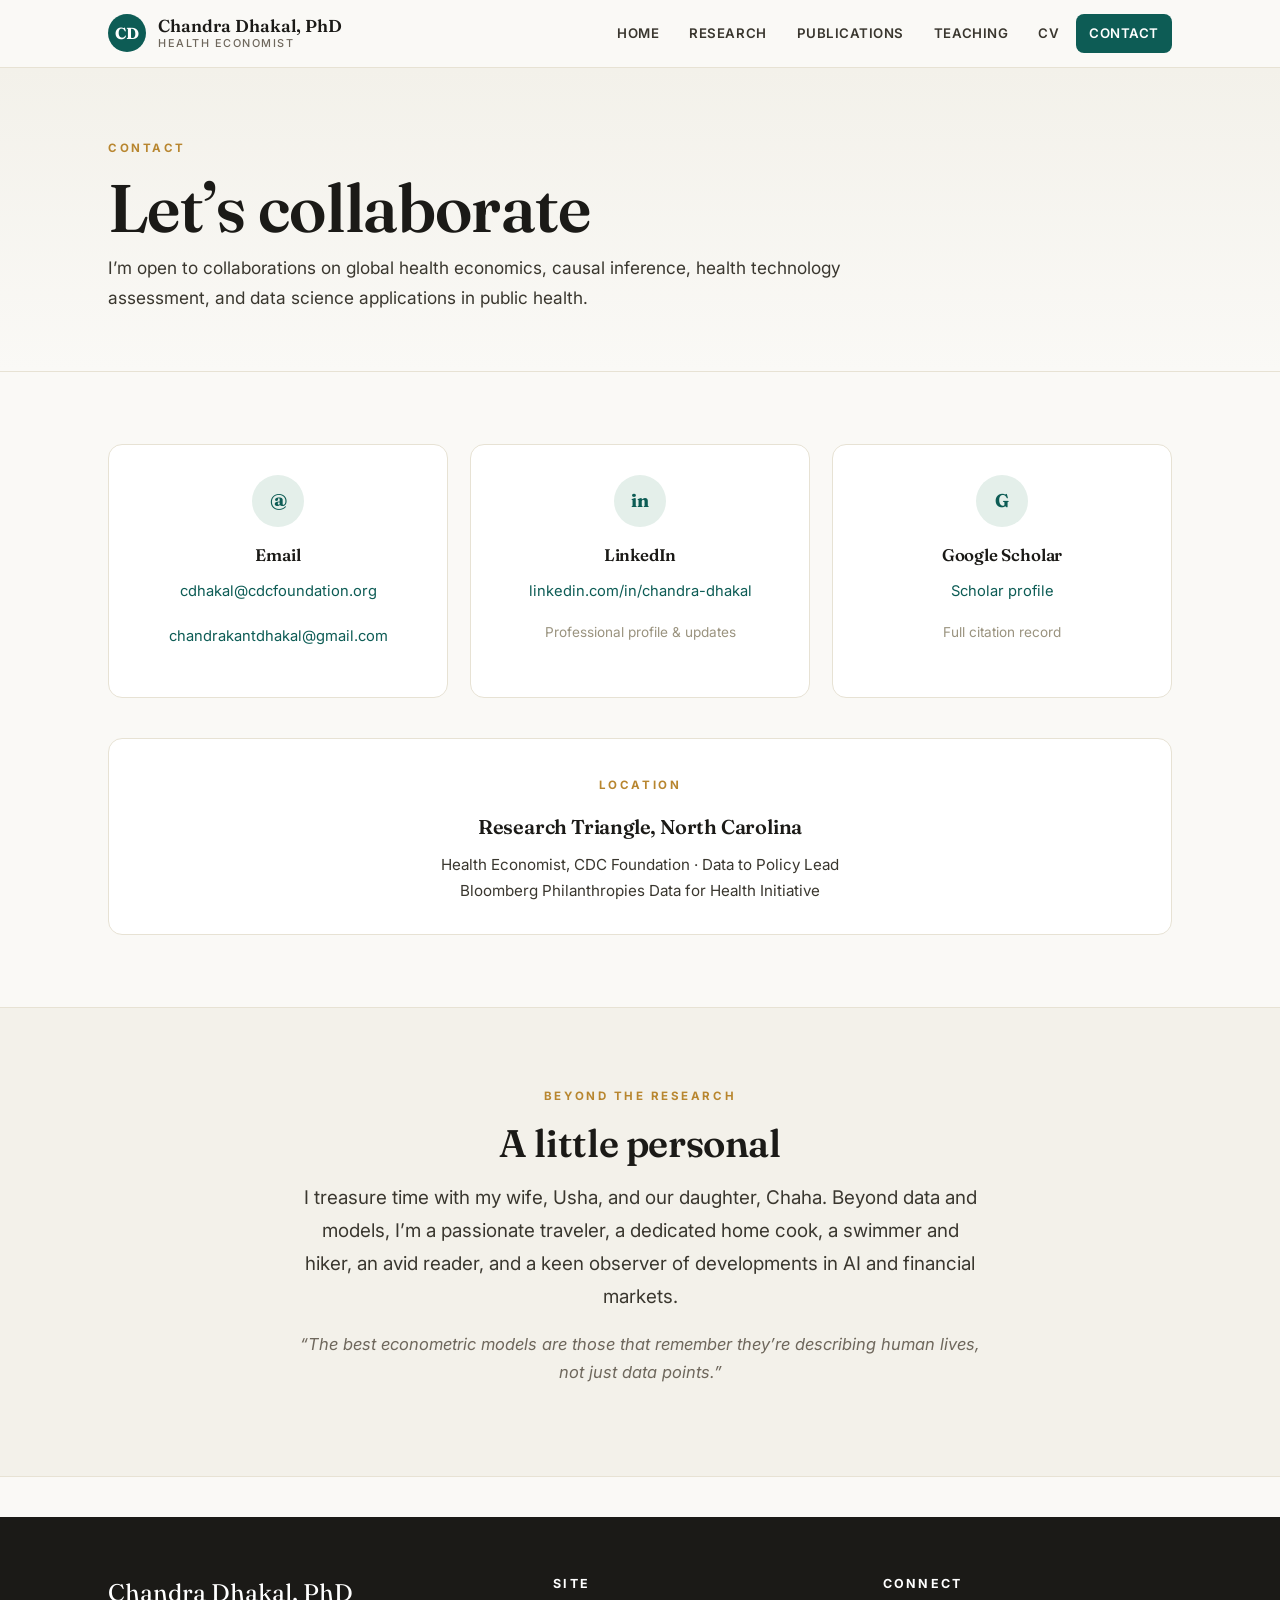
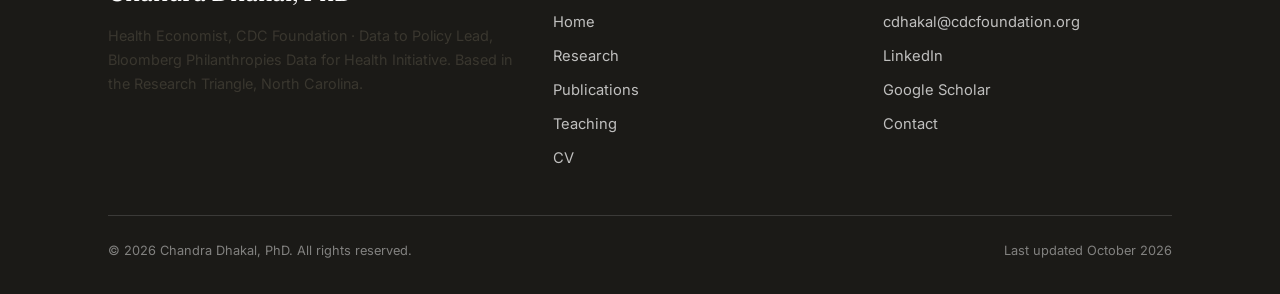
==== contact.html @ 808e2a28 "Redesign: professional multi-page site (Oct 2026)" ====
<!DOCTYPE html>
<html lang="en">
<head>
  <meta charset="UTF-8">
  <meta name="viewport" content="width=device-width, initial-scale=1.0">
  <title>Contact — Chandra Dhakal, PhD</title>
  <meta name="description" content="Contact Chandra Dhakal, PhD — Health Economist at the CDC Foundation.">
  <link rel="stylesheet" href="style.css">
</head>
<body>

<header class="site-header">
  <nav class="nav">
    <a class="brand" href="index.html">
      <span class="brand-mark">CD</span>
      <span class="brand-name">Chandra Dhakal, PhD<span class="brand-sub">Health Economist</span></span>
    </a>
    <button class="nav-toggle" aria-label="Menu">&#9776;</button>
    <div class="nav-links">
      <a href="index.html">Home</a>
      <a href="research.html">Research</a>
      <a href="publications.html">Publications</a>
      <a href="teaching.html">Teaching</a>
      <a href="cv.html">CV</a>
      <a href="contact.html" class="active">Contact</a>
    </div>
  </nav>
</header>

<section class="page-hero">
  <div class="wrap">
    <span class="kicker">Contact</span>
    <h1>Let&rsquo;s collaborate</h1>
    <p class="lede">
      I&rsquo;m open to collaborations on global health economics, causal inference, health technology
      assessment, and data science applications in public health.
    </p>
  </div>
</section>

<section class="section">
  <div class="wrap">
    <div class="contact-grid">
      <div class="contact-card reveal">
        <div class="cc-icon">@</div>
        <h3>Email</h3>
        <p><a href="mailto:cdhakal@cdcfoundation.org">cdhakal@cdcfoundation.org</a></p>
        <p><a href="mailto:chandrakantdhakal@gmail.com">chandrakantdhakal@gmail.com</a></p>
      </div>
      <div class="contact-card reveal">
        <div class="cc-icon">in</div>
        <h3>LinkedIn</h3>
        <p><a href="https://www.linkedin.com/in/chandra-dhakal" target="_blank" rel="noopener">linkedin.com/in/chandra-dhakal</a></p>
        <p style="color:var(--faint); font-size:.85rem;">Professional profile &amp; updates</p>
      </div>
      <div class="contact-card reveal">
        <div class="cc-icon">G</div>
        <h3>Google Scholar</h3>
        <p><a href="https://scholar.google.com/citations?user=TNBfm48AAAAJ&amp;hl=en" target="_blank" rel="noopener">Scholar profile</a></p>
        <p style="color:var(--faint); font-size:.85rem;">Full citation record</p>
      </div>
    </div>

    <div class="card reveal" style="margin-top:2.5rem; text-align:center;">
      <span class="kicker">Location</span>
      <h3>Research Triangle, North Carolina</h3>
      <p style="margin-bottom:0;">Health Economist, CDC Foundation &middot; Data to Policy Lead<br>Bloomberg Philanthropies Data for Health Initiative</p>
    </div>
  </div>
</section>

<!-- Personal note -->
<section class="section alt">
  <div class="wrap" style="max-width:46rem; text-align:center;">
    <div class="reveal">
      <span class="kicker">Beyond the Research</span>
      <h2>A little personal</h2>
      <p class="lede" style="margin-left:auto; margin-right:auto;">
        I treasure time with my wife, Usha, and our daughter, Chaha. Beyond data and models, I&rsquo;m a
        passionate traveler, a dedicated home cook, a swimmer and hiker, an avid reader, and a keen
        observer of developments in AI and financial markets.
      </p>
      <p style="font-style:italic; color:var(--muted);">&ldquo;The best econometric models are those that remember they&rsquo;re describing human lives, not just data points.&rdquo;</p>
    </div>
  </div>
</section>

<footer class="site-footer">
  <div class="wrap">
    <div class="footer-grid">
      <div>
        <div class="footer-brand">Chandra Dhakal, PhD</div>
        <p class="footer-note">Health Economist, CDC Foundation &middot; Data to Policy Lead, Bloomberg Philanthropies Data for Health Initiative. Based in the Research Triangle, North Carolina.</p>
      </div>
      <div>
        <h4>Site</h4>
        <ul class="footer-list">
          <li><a href="index.html">Home</a></li>
          <li><a href="research.html">Research</a></li>
          <li><a href="publications.html">Publications</a></li>
          <li><a href="teaching.html">Teaching</a></li>
          <li><a href="cv.html">CV</a></li>
        </ul>
      </div>
      <div>
        <h4>Connect</h4>
        <ul class="footer-list">
          <li><a href="mailto:cdhakal@cdcfoundation.org">cdhakal@cdcfoundation.org</a></li>
          <li><a href="https://www.linkedin.com/in/chandra-dhakal" target="_blank" rel="noopener">LinkedIn</a></li>
          <li><a href="https://scholar.google.com/citations?user=TNBfm48AAAAJ&amp;hl=en" target="_blank" rel="noopener">Google Scholar</a></li>
          <li><a href="contact.html">Contact</a></li>
        </ul>
      </div>
    </div>
    <div class="footer-base">
      <span>&copy; <span id="year">2026</span> Chandra Dhakal, PhD. All rights reserved.</span>
      <span>Last updated October 2026</span>
    </div>
  </div>
</footer>

<script src="script.js"></script>
</body>
</html>
---- style.css ----
/* ============================================================
   Chandra Dhakal, PhD — Personal Website
   Design: editorial / academic-professional
   Type: Fraunces (display serif) + Inter (body)
   ============================================================ */
@import url('https://fonts.googleapis.com/css2?family=Fraunces:opsz,wght@9..144,400;9..144,500;9..144,600;9..144,700&family=Inter:wght@400;500;600;700&display=swap');

:root {
  --paper: #FAF9F6;
  --paper-2: #F3F1EA;
  --ink: #1B1A17;
  --ink-soft: #3A372F;
  --muted: #6E675C;
  --faint: #9A937F;
  --line: #E7E2D4;
  --card: #FFFFFF;
  --teal: #0D5C55;
  --teal-deep: #083F3B;
  --teal-tint: #E4EFEA;
  --gold: #B8862F;
  --gold-tint: #F7EEDC;
  --radius: 14px;
  --shadow: 0 1px 2px rgba(27,26,23,.05), 0 12px 32px -12px rgba(27,26,23,.18);
  --maxw: 1120px;
}

* { box-sizing: border-box; }
html { scroll-behavior: smooth; }
body {
  margin: 0;
  background: var(--paper);
  color: var(--ink);
  font-family: 'Inter', system-ui, -apple-system, sans-serif;
  font-size: 16.5px;
  line-height: 1.7;
  -webkit-font-smoothing: antialiased;
}
::selection { background: var(--teal); color: #fff; }

h1, h2, h3, .serif { font-family: 'Fraunces', Georgia, serif; font-weight: 600; letter-spacing: -0.01em; }
h1 { font-size: clamp(2.6rem, 5.4vw, 4.2rem); line-height: 1.05; margin: 0 0 .5rem; }
h2 { font-size: clamp(1.7rem, 3vw, 2.4rem); line-height: 1.15; margin: 0 0 1rem; }
h3 { font-size: 1.25rem; margin: 0 0 .6rem; }
p { margin: 0 0 1.1rem; color: var(--ink-soft); }
a { color: var(--teal); text-decoration: none; }
a:hover { text-decoration: underline; text-underline-offset: 3px; }

.wrap { max-width: var(--maxw); margin: 0 auto; padding: 0 28px; }
.kicker {
  display: inline-block; font-size: .72rem; font-weight: 700;
  letter-spacing: .22em; text-transform: uppercase; color: var(--gold);
  margin-bottom: .9rem;
}
.lede { font-size: 1.18rem; line-height: 1.75; color: var(--ink-soft); max-width: 46rem; }
.rule { border: 0; border-top: 1px solid var(--line); margin: 0; }

/* ---------- Header / Nav ---------- */
.site-header {
  position: sticky; top: 0; z-index: 100;
  background: rgba(250,249,246,.88);
  backdrop-filter: blur(14px); -webkit-backdrop-filter: blur(14px);
  border-bottom: 1px solid var(--line);
}
.nav { display: flex; align-items: center; justify-content: space-between; padding: 14px 28px; max-width: var(--maxw); margin: 0 auto; }
.brand { display: flex; align-items: center; gap: 12px; color: var(--ink); }
.brand:hover { text-decoration: none; }
.brand-mark {
  width: 38px; height: 38px; border-radius: 50%;
  background: var(--teal); color: #fff;
  display: flex; align-items: center; justify-content: center;
  font-family: 'Fraunces', serif; font-weight: 700; font-size: 1rem; letter-spacing: .02em;
  flex: none;
}
.brand-name { font-family: 'Fraunces', serif; font-weight: 600; font-size: 1.08rem; line-height: 1.2; }
.brand-sub { display: block; font-family: 'Inter', sans-serif; font-weight: 500; font-size: .68rem; letter-spacing: .14em; text-transform: uppercase; color: var(--muted); }
.nav-links { display: flex; gap: 4px; align-items: center; }
.nav-links a {
  color: var(--ink-soft); font-size: .83rem; font-weight: 600; letter-spacing: .04em;
  padding: 8px 13px; border-radius: 8px; text-transform: uppercase;
}
.nav-links a:hover { background: var(--paper-2); color: var(--ink); text-decoration: none; }
.nav-links a.active { background: var(--teal); color: #fff; }
.nav-toggle { display: none; background: none; border: 1px solid var(--line); border-radius: 8px; padding: 8px 12px; font-size: 1.1rem; cursor: pointer; color: var(--ink); }

/* ---------- Hero ---------- */
.hero { padding: 84px 0 64px; position: relative; overflow: hidden; }
.hero::before {
  content: ""; position: absolute; inset: 0; pointer-events: none;
  background:
    radial-gradient(640px 340px at 12% 0%, rgba(13,92,85,.07), transparent 70%),
    radial-gradient(560px 320px at 92% 18%, rgba(184,134,47,.10), transparent 70%);
}
.hero-grid { display: grid; grid-template-columns: 1.55fr .9fr; gap: 56px; align-items: center; position: relative; }
.hero-role { font-size: .8rem; font-weight: 700; letter-spacing: .2em; text-transform: uppercase; color: var(--teal); margin-bottom: 1rem; }
.hero h1 .accent { color: var(--teal); font-style: italic; }
.hero-actions { display: flex; gap: 12px; flex-wrap: wrap; margin-top: 1.8rem; }
.btn {
  display: inline-flex; align-items: center; gap: 9px;
  font-weight: 600; font-size: .95rem; padding: 13px 24px; border-radius: 10px;
  border: 1px solid transparent; cursor: pointer; transition: transform .15s ease, box-shadow .15s ease, background .15s ease;
}
.btn:hover { text-decoration: none; transform: translateY(-1px); }
.btn-primary { background: var(--teal); color: #fff; box-shadow: 0 8px 20px -8px rgba(13,92,85,.55); }
.btn-primary:hover { background: var(--teal-deep); color: #fff; }
.btn-ghost { background: transparent; color: var(--ink); border-color: var(--line); }
.btn-ghost:hover { border-color: var(--ink); color: var(--ink); }
.portrait-frame {
  aspect-ratio: 4 / 5; border-radius: 18px; overflow: hidden; position: relative;
  background: linear-gradient(150deg, var(--teal-deep), var(--teal));
  box-shadow: var(--shadow); border: 1px solid rgba(13,92,85,.25);
}
.portrait-frame img { width: 100%; height: 100%; object-fit: cover; display: block; }
.portrait-caption {
  margin-top: 12px; font-size: .8rem; color: var(--faint); text-align: center; font-style: italic;
}

/* ---------- Stats ---------- */
.stats { display: grid; grid-template-columns: repeat(3, 1fr); gap: 1px; background: var(--line); border: 1px solid var(--line); border-radius: var(--radius); overflow: hidden; margin: 8px 0 0; }
.stat { background: var(--card); padding: 26px 24px; }
.stat-num { font-family: 'Fraunces', serif; font-size: 2.3rem; font-weight: 600; color: var(--teal); line-height: 1; margin-bottom: .4rem; }
.stat-label { font-size: .78rem; font-weight: 600; letter-spacing: .12em; text-transform: uppercase; color: var(--muted); }

/* ---------- Sections ---------- */
.section { padding: 72px 0; }
.section.alt { background: var(--paper-2); border-top: 1px solid var(--line); border-bottom: 1px solid var(--line); }
.section-head { max-width: 46rem; margin-bottom: 2.6rem; }
.cards { display: grid; gap: 22px; }
.cards.two { grid-template-columns: repeat(2, 1fr); }
.cards.three { grid-template-columns: repeat(3, 1fr); }
.card {
  background: var(--card); border: 1px solid var(--line); border-radius: var(--radius);
  padding: 30px 28px; transition: transform .18s ease, box-shadow .18s ease;
}
.card:hover { transform: translateY(-3px); box-shadow: var(--shadow); }
.card .tag {
  display: inline-block; font-size: .7rem; font-weight: 700; letter-spacing: .16em; text-transform: uppercase;
  color: var(--teal); background: var(--teal-tint); border-radius: 999px; padding: 5px 12px; margin-bottom: .9rem;
}
.card .tag.gold { color: #7A5B16; background: var(--gold-tint); }
.card h3 { margin-bottom: .5rem; }
.card p { font-size: .95rem; }
.card .meta { font-size: .8rem; color: var(--faint); font-weight: 600; letter-spacing: .04em; margin-bottom: .7rem; }

/* ---------- News ---------- */
.news-list { list-style: none; margin: 0; padding: 0; }
.news-list li {
  display: grid; grid-template-columns: 150px 1fr; gap: 24px;
  padding: 20px 0; border-bottom: 1px solid var(--line);
}
.news-list li:last-child { border-bottom: 0; }
.news-date { font-size: .78rem; font-weight: 700; letter-spacing: .1em; text-transform: uppercase; color: var(--gold); padding-top: 4px; white-space: nowrap; }
.news-list p { margin: 0; font-size: .98rem; }

/* ---------- Publications ---------- */
.pub-year { font-family: 'Fraunces', serif; font-size: 1.6rem; color: var(--teal); margin: 2.6rem 0 1.1rem; padding-bottom: .5rem; border-bottom: 2px solid var(--teal-tint); }
.pub-year:first-of-type { margin-top: 0; }
.pub { background: var(--card); border: 1px solid var(--line); border-radius: 12px; padding: 20px 22px; margin-bottom: 14px; }
.pub:hover { border-color: var(--teal); }
.pub-title { font-weight: 600; color: var(--ink); margin-bottom: 4px; }
.pub-cite { font-size: .9rem; color: var(--muted); margin: 0; }
.pub-cite em { color: var(--ink-soft); font-style: normal; font-weight: 600; }
.badge {
  display: inline-block; font-size: .68rem; font-weight: 700; letter-spacing: .1em; text-transform: uppercase;
  background: var(--gold-tint); color: #7A5B16; border-radius: 999px; padding: 3px 10px; margin-left: 8px; vertical-align: middle;
}

/* ---------- Timeline ---------- */
.timeline { position: relative; margin: 0; padding: 0; list-style: none; }
.timeline::before { content: ""; position: absolute; left: 8px; top: 8px; bottom: 8px; width: 2px; background: var(--line); }
.timeline li { position: relative; padding: 0 0 34px 40px; }
.timeline li:last-child { padding-bottom: 0; }
.timeline li::before {
  content: ""; position: absolute; left: 0; top: 6px; width: 18px; height: 18px; border-radius: 50%;
  background: var(--paper); border: 3px solid var(--teal);
}
.timeline .t-date { font-size: .76rem; font-weight: 700; letter-spacing: .14em; text-transform: uppercase; color: var(--gold); }
.timeline h3 { margin: .25rem 0 .3rem; }
.timeline .t-org { font-weight: 600; color: var(--teal); margin-bottom: .5rem; }
.timeline p { font-size: .95rem; }

/* ---------- CV page ---------- */
.doc-grid { display: grid; grid-template-columns: repeat(2, 1fr); gap: 22px; }
.doc-card {
  display: flex; gap: 20px; align-items: flex-start;
  background: var(--teal-deep); color: #fff; border-radius: var(--radius); padding: 30px 28px;
  transition: transform .18s ease, box-shadow .18s ease;
}
.doc-card:hover { transform: translateY(-3px); box-shadow: var(--shadow); text-decoration: none; }
.doc-icon {
  flex: none; width: 58px; height: 58px; border-radius: 14px;
  background: rgba(255,255,255,.12); display: flex; align-items: center; justify-content: center;
  font-family: 'Fraunces', serif; font-size: 1.4rem; font-weight: 700; color: #fff;
}
.doc-card h3 { color: #fff; margin-bottom: .3rem; }
.doc-card p { color: rgba(255,255,255,.72); font-size: .9rem; margin: 0; }
.fact-table { width: 100%; border-collapse: collapse; }
.fact-table td { padding: 13px 6px; border-bottom: 1px solid var(--line); vertical-align: top; font-size: .96rem; }
.fact-table td:first-child { font-weight: 700; width: 220px; color: var(--ink); white-space: nowrap; }
.fact-table td:last-child { color: var(--ink-soft); }

/* ---------- Contact ---------- */
.contact-grid { display: grid; grid-template-columns: repeat(3, 1fr); gap: 22px; }
.contact-card {
  background: var(--card); border: 1px solid var(--line); border-radius: var(--radius);
  padding: 30px 26px; text-align: center; transition: transform .18s ease, box-shadow .18s ease;
}
.contact-card:hover { transform: translateY(-3px); box-shadow: var(--shadow); }
.contact-card .cc-icon {
  width: 52px; height: 52px; border-radius: 50%; background: var(--teal-tint); color: var(--teal);
  display: flex; align-items: center; justify-content: center; margin: 0 auto 14px;
  font-family: 'Fraunces', serif; font-weight: 700; font-size: 1.15rem;
}
.contact-card h3 { font-size: 1.05rem; margin-bottom: .4rem; }
.contact-card a { font-size: .92rem; word-break: break-all; }

/* ---------- Footer ---------- */
.site-footer { background: var(--ink); color: rgba(255,255,255,.72); padding: 56px 0 32px; margin-top: 40px; }
.footer-grid { display: grid; grid-template-columns: 1.4fr 1fr 1fr; gap: 40px; margin-bottom: 36px; }
.site-footer h4 { color: #fff; font-size: .78rem; letter-spacing: .18em; text-transform: uppercase; margin: 0 0 1rem; font-family: 'Inter', sans-serif; }
.site-footer a { color: rgba(255,255,255,.72); }
.site-footer a:hover { color: #fff; }
.footer-brand { font-family: 'Fraunces', serif; font-size: 1.5rem; color: #fff; margin-bottom: .6rem; }
.footer-note { font-size: .9rem; max-width: 26rem; }
.footer-list { list-style: none; margin: 0; padding: 0; font-size: .92rem; }
.footer-list li { margin-bottom: .55rem; }
.footer-base { border-top: 1px solid rgba(255,255,255,.14); padding-top: 24px; display: flex; justify-content: space-between; gap: 16px; font-size: .8rem; color: rgba(255,255,255,.45); flex-wrap: wrap; }

/* ---------- Reveal animation ---------- */
.reveal { opacity: 0; transform: translateY(22px); transition: opacity .7s ease, transform .7s ease; }
.reveal.in { opacity: 1; transform: none; }
@media (prefers-reduced-motion: reduce) { .reveal { opacity: 1; transform: none; transition: none; } }

/* ---------- Page hero (subpages) ---------- */
.page-hero { padding: 64px 0 40px; border-bottom: 1px solid var(--line); background: linear-gradient(180deg, var(--paper-2), var(--paper)); }
.page-hero h1 { margin-bottom: .6rem; }
.page-hero .lede { font-size: 1.08rem; }

/* ---------- Responsive ---------- */
@media (max-width: 900px) {
  .hero-grid { grid-template-columns: 1fr; gap: 36px; }
  .portrait-frame { max-width: 340px; }
  .cards.two, .cards.three, .doc-grid { grid-template-columns: 1fr; }
  .contact-grid { grid-template-columns: 1fr; }
  .footer-grid { grid-template-columns: 1fr; gap: 28px; }
  .news-list li { grid-template-columns: 1fr; gap: 6px; }
  .nav-links {
    display: none; position: absolute; top: 100%; left: 0; right: 0;
    background: var(--paper); border-bottom: 1px solid var(--line);
    flex-direction: column; align-items: stretch; padding: 12px 20px 20px;
  }
  .nav-links.open { display: flex; }
  .nav-links a { padding: 12px 8px; }
  .nav-toggle { display: block; }
  .site-header .nav { position: relative; }
  .fact-table td:first-child { width: 140px; white-space: normal; }
}
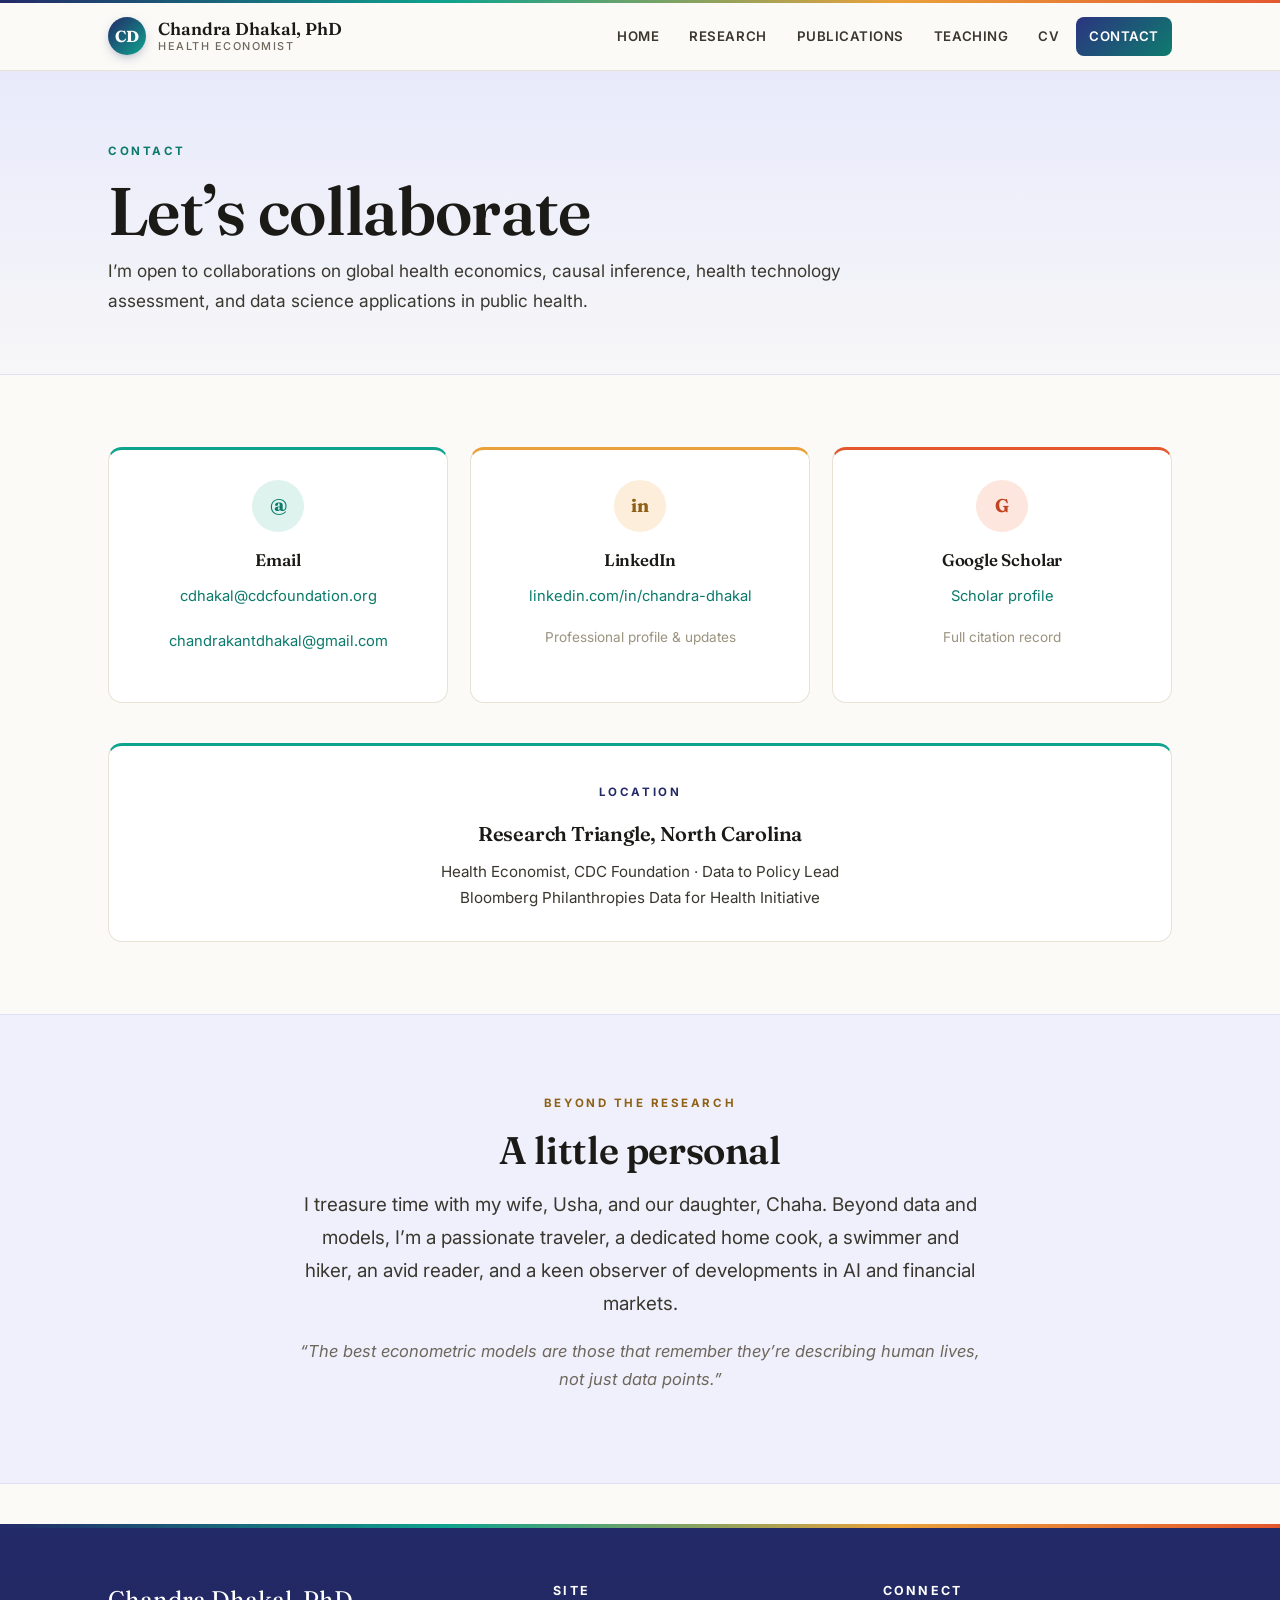
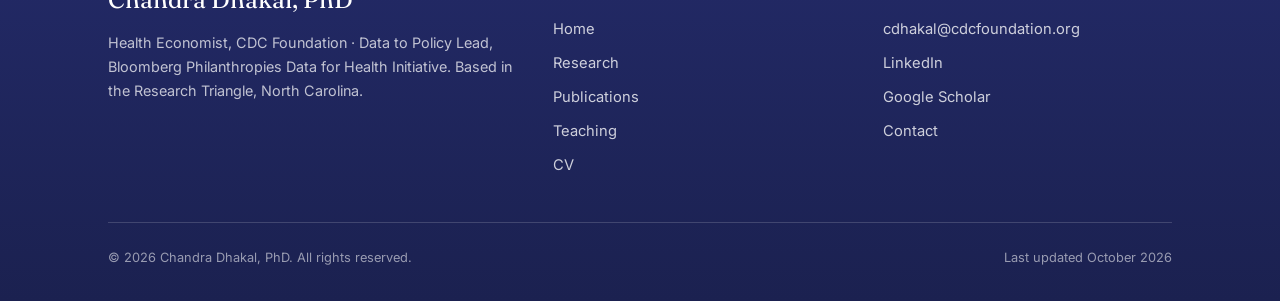
==== commit e0457ffb: "Redesign: vibrant professional palette (indigo/teal/amber/coral), gradient hero, colorful cards, dar" ====
--- a/contact.html
+++ b/contact.html
@@ -29,7 +29,7 @@
 
 <section class="page-hero">
   <div class="wrap">
-    <span class="kicker">Contact</span>
+    <span class="kicker kicker-teal">Contact</span>
     <h1>Let&rsquo;s collaborate</h1>
     <p class="lede">
       I&rsquo;m open to collaborations on global health economics, causal inference, health technology
@@ -62,7 +62,7 @@
     </div>
 
     <div class="card reveal" style="margin-top:2.5rem; text-align:center;">
-      <span class="kicker">Location</span>
+      <span class="kicker kicker-indigo">Location</span>
       <h3>Research Triangle, North Carolina</h3>
       <p style="margin-bottom:0;">Health Economist, CDC Foundation &middot; Data to Policy Lead<br>Bloomberg Philanthropies Data for Health Initiative</p>
     </div>
@@ -73,7 +73,7 @@
 <section class="section alt">
   <div class="wrap" style="max-width:46rem; text-align:center;">
     <div class="reveal">
-      <span class="kicker">Beyond the Research</span>
+      <span class="kicker kicker-amber">Beyond the Research</span>
       <h2>A little personal</h2>
       <p class="lede" style="margin-left:auto; margin-right:auto;">
         I treasure time with my wife, Usha, and our daughter, Chaha. Beyond data and models, I&rsquo;m a
--- a/style.css
+++ b/style.css
@@ -1,26 +1,52 @@
 /* ============================================================
    Chandra Dhakal, PhD — Personal Website
-   Design: editorial / academic-professional
+   Design: vibrant professional / academic
    Type: Fraunces (display serif) + Inter (body)
+   Palette: indigo-navy primary, vivid teal, warm amber, coral
    ============================================================ */
 @import url('https://fonts.googleapis.com/css2?family=Fraunces:opsz,wght@9..144,400;9..144,500;9..144,600;9..144,700&family=Inter:wght@400;500;600;700&display=swap');
 
 :root {
-  --paper: #FAF9F6;
-  --paper-2: #F3F1EA;
+  --paper: #FBFAF7;
+  --paper-2: #F5F1E8;
   --ink: #1B1A17;
   --ink-soft: #3A372F;
   --muted: #6E675C;
   --faint: #9A937F;
   --line: #E7E2D4;
   --card: #FFFFFF;
-  --teal: #0D5C55;
-  --teal-deep: #083F3B;
-  --teal-tint: #E4EFEA;
-  --gold: #B8862F;
-  --gold-tint: #F7EEDC;
+
+  /* Vibrant professional palette */
+  --indigo: #232A68;
+  --indigo-deep: #1B2150;
+  --indigo-bright: #2E3790;
+  --periwinkle: #E8EAFB;
+  --periwinkle-soft: #EFF0FC;
+
+  --teal: #0FA38E;          /* vivid teal — decorative / large text */
+  --teal-text: #0B7A6B;     /* AA-safe teal for body-size text (5.3:1 on white) */
+  --teal-deep: #0E7C6E;     /* gradient-safe teal (5.1:1 white text) */
+  --teal-tint: #DFF3EE;
+
+  --amber: #E9A13B;         /* warm amber — decorative */
+  --amber-text: #8F6116;    /* AA-safe amber for body-size text (5.4:1) */
+  --amber-stat: #B97A17;    /* AA-safe amber for large display text (3.6:1) */
+  --peach: #FDEEDC;
+  --peach-soft: #FDF4E8;
+
+  --coral: #E4572E;         /* coral accent — decorative */
+  --coral-text: #C2431F;    /* AA-safe coral for body-size text (5.1:1) */
+  --coral-stat: #D64A28;    /* AA-safe coral for large display text (4.3:1) */
+  --coral-tint: #FDE6DD;
+
+  --grad-primary: linear-gradient(135deg, #2B3480 0%, #0E7C6E 100%);
+  --grad-primary-hover: linear-gradient(135deg, #1B2150 0%, #0B6B5E 100%);
+  --grad-brand: linear-gradient(135deg, #232A68 0%, #0FA38E 100%);
+  --grad-rainbow: linear-gradient(90deg, #232A68 0%, #0FA38E 35%, #E9A13B 70%, #E4572E 100%);
+
   --radius: 14px;
   --shadow: 0 1px 2px rgba(27,26,23,.05), 0 12px 32px -12px rgba(27,26,23,.18);
+  --shadow-lift: 0 2px 4px rgba(27,26,23,.06), 0 18px 40px -12px rgba(35,42,104,.28);
   --maxw: 1120px;
 }
 
@@ -35,41 +61,53 @@
   line-height: 1.7;
   -webkit-font-smoothing: antialiased;
 }
-::selection { background: var(--teal); color: #fff; }
+::selection { background: var(--indigo); color: #fff; }
 
 h1, h2, h3, .serif { font-family: 'Fraunces', Georgia, serif; font-weight: 600; letter-spacing: -0.01em; }
-h1 { font-size: clamp(2.6rem, 5.4vw, 4.2rem); line-height: 1.05; margin: 0 0 .5rem; }
+h1 { font-size: clamp(2rem, 8vw, 4.2rem); line-height: 1.05; margin: 0 0 .5rem; }
+.nowrap { white-space: nowrap; }
 h2 { font-size: clamp(1.7rem, 3vw, 2.4rem); line-height: 1.15; margin: 0 0 1rem; }
 h3 { font-size: 1.25rem; margin: 0 0 .6rem; }
 p { margin: 0 0 1.1rem; color: var(--ink-soft); }
-a { color: var(--teal); text-decoration: none; }
+a { color: var(--teal-text); text-decoration: none; }
 a:hover { text-decoration: underline; text-underline-offset: 3px; }
+a:focus-visible, button:focus-visible {
+  outline: 3px solid rgba(35,42,104,.45); outline-offset: 2px; border-radius: 6px;
+}
 
 .wrap { max-width: var(--maxw); margin: 0 auto; padding: 0 28px; }
 .kicker {
   display: inline-block; font-size: .72rem; font-weight: 700;
-  letter-spacing: .22em; text-transform: uppercase; color: var(--gold);
+  letter-spacing: .22em; text-transform: uppercase; color: var(--teal-text);
   margin-bottom: .9rem;
 }
+/* Per-section kicker colors (AA-safe text variants) */
+.kicker-teal { color: var(--teal-text); }
+.kicker-indigo { color: var(--indigo); }
+.kicker-amber { color: var(--amber-text); }
+.kicker-coral { color: var(--coral-text); }
 .lede { font-size: 1.18rem; line-height: 1.75; color: var(--ink-soft); max-width: 46rem; }
 .rule { border: 0; border-top: 1px solid var(--line); margin: 0; }
 
 /* ---------- Header / Nav ---------- */
 .site-header {
   position: sticky; top: 0; z-index: 100;
-  background: rgba(250,249,246,.88);
+  background: rgba(251,250,247,.9);
   backdrop-filter: blur(14px); -webkit-backdrop-filter: blur(14px);
   border-bottom: 1px solid var(--line);
+}
+.site-header::before {
+  content: ""; display: block; height: 3px; background: var(--grad-rainbow);
 }
 .nav { display: flex; align-items: center; justify-content: space-between; padding: 14px 28px; max-width: var(--maxw); margin: 0 auto; }
 .brand { display: flex; align-items: center; gap: 12px; color: var(--ink); }
 .brand:hover { text-decoration: none; }
 .brand-mark {
   width: 38px; height: 38px; border-radius: 50%;
-  background: var(--teal); color: #fff;
+  background: var(--grad-brand); color: #fff;
   display: flex; align-items: center; justify-content: center;
   font-family: 'Fraunces', serif; font-weight: 700; font-size: 1rem; letter-spacing: .02em;
-  flex: none;
+  flex: none; box-shadow: 0 4px 12px -4px rgba(35,42,104,.5);
 }
 .brand-name { font-family: 'Fraunces', serif; font-weight: 600; font-size: 1.08rem; line-height: 1.2; }
 .brand-sub { display: block; font-family: 'Inter', sans-serif; font-weight: 500; font-size: .68rem; letter-spacing: .14em; text-transform: uppercase; color: var(--muted); }
@@ -78,8 +116,8 @@
   color: var(--ink-soft); font-size: .83rem; font-weight: 600; letter-spacing: .04em;
   padding: 8px 13px; border-radius: 8px; text-transform: uppercase;
 }
-.nav-links a:hover { background: var(--paper-2); color: var(--ink); text-decoration: none; }
-.nav-links a.active { background: var(--teal); color: #fff; }
+.nav-links a:hover { background: var(--periwinkle-soft); color: var(--indigo); text-decoration: none; }
+.nav-links a.active { background: var(--grad-primary); color: #fff; }
 .nav-toggle { display: none; background: none; border: 1px solid var(--line); border-radius: 8px; padding: 8px 12px; font-size: 1.1rem; cursor: pointer; color: var(--ink); }
 
 /* ---------- Hero ---------- */
@@ -87,12 +125,16 @@
 .hero::before {
   content: ""; position: absolute; inset: 0; pointer-events: none;
   background:
-    radial-gradient(640px 340px at 12% 0%, rgba(13,92,85,.07), transparent 70%),
-    radial-gradient(560px 320px at 92% 18%, rgba(184,134,47,.10), transparent 70%);
+    linear-gradient(135deg, rgba(35,42,104,.08) 0%, rgba(15,163,142,.08) 55%, rgba(233,161,59,.05) 100%),
+    radial-gradient(560px 320px at 92% 18%, rgba(228,87,46,.06), transparent 70%);
 }
 .hero-grid { display: grid; grid-template-columns: 1.55fr .9fr; gap: 56px; align-items: center; position: relative; }
-.hero-role { font-size: .8rem; font-weight: 700; letter-spacing: .2em; text-transform: uppercase; color: var(--teal); margin-bottom: 1rem; }
-.hero h1 .accent { color: var(--teal); font-style: italic; }
+.hero-role { font-size: .8rem; font-weight: 700; letter-spacing: .2em; text-transform: uppercase; color: var(--indigo); margin-bottom: 1rem; }
+.hero h1 .accent {
+  font-style: italic;
+  background: linear-gradient(92deg, #0E8A76 0%, var(--indigo) 90%);
+  -webkit-background-clip: text; background-clip: text; color: transparent;
+}
 .hero-actions { display: flex; gap: 12px; flex-wrap: wrap; margin-top: 1.8rem; }
 .btn {
   display: inline-flex; align-items: center; gap: 9px;
@@ -100,14 +142,14 @@
   border: 1px solid transparent; cursor: pointer; transition: transform .15s ease, box-shadow .15s ease, background .15s ease;
 }
 .btn:hover { text-decoration: none; transform: translateY(-1px); }
-.btn-primary { background: var(--teal); color: #fff; box-shadow: 0 8px 20px -8px rgba(13,92,85,.55); }
-.btn-primary:hover { background: var(--teal-deep); color: #fff; }
-.btn-ghost { background: transparent; color: var(--ink); border-color: var(--line); }
-.btn-ghost:hover { border-color: var(--ink); color: var(--ink); }
+.btn-primary { background: var(--grad-primary); color: #fff; box-shadow: 0 8px 20px -8px rgba(35,42,104,.6); }
+.btn-primary:hover { background: var(--grad-primary-hover); color: #fff; box-shadow: 0 10px 24px -8px rgba(27,33,80,.65); }
+.btn-ghost { background: transparent; color: var(--indigo); border-color: var(--line); }
+.btn-ghost:hover { border-color: var(--indigo); color: var(--indigo-deep); background: var(--periwinkle-soft); }
 .portrait-frame {
   aspect-ratio: 4 / 5; border-radius: 18px; overflow: hidden; position: relative;
-  background: linear-gradient(150deg, var(--teal-deep), var(--teal));
-  box-shadow: var(--shadow); border: 1px solid rgba(13,92,85,.25);
+  background: linear-gradient(150deg, var(--indigo-deep), var(--teal-deep));
+  box-shadow: var(--shadow); border: 1px solid rgba(35,42,104,.25);
 }
 .portrait-frame img { width: 100%; height: 100%; object-fit: cover; display: block; }
 .portrait-caption {
@@ -115,28 +157,48 @@
 }
 
 /* ---------- Stats ---------- */
-.stats { display: grid; grid-template-columns: repeat(3, 1fr); gap: 1px; background: var(--line); border: 1px solid var(--line); border-radius: var(--radius); overflow: hidden; margin: 8px 0 0; }
-.stat { background: var(--card); padding: 26px 24px; }
-.stat-num { font-family: 'Fraunces', serif; font-size: 2.3rem; font-weight: 600; color: var(--teal); line-height: 1; margin-bottom: .4rem; }
+.stats { display: grid; grid-template-columns: repeat(3, 1fr); gap: 18px; margin: 8px 0 0; }
+.stat {
+  background: var(--card); border: 1px solid var(--line); border-top: 4px solid var(--teal);
+  border-radius: var(--radius); padding: 26px 24px;
+  transition: transform .18s ease, box-shadow .18s ease;
+}
+.stat:hover { transform: translateY(-3px); box-shadow: var(--shadow-lift); }
+.stat:nth-child(1) { border-top-color: var(--teal); }
+.stat:nth-child(1) .stat-num { color: var(--teal); }
+.stat:nth-child(2) { border-top-color: var(--amber); }
+.stat:nth-child(2) .stat-num { color: var(--amber-stat); }
+.stat:nth-child(3) { border-top-color: var(--coral); }
+.stat:nth-child(3) .stat-num { color: var(--coral-stat); }
+.stat-num { font-family: 'Fraunces', serif; font-size: 2.3rem; font-weight: 600; line-height: 1; margin-bottom: .4rem; }
 .stat-label { font-size: .78rem; font-weight: 600; letter-spacing: .12em; text-transform: uppercase; color: var(--muted); }
 
 /* ---------- Sections ---------- */
 .section { padding: 72px 0; }
-.section.alt { background: var(--paper-2); border-top: 1px solid var(--line); border-bottom: 1px solid var(--line); }
+.section.alt { background: var(--periwinkle-soft); border-top: 1px solid #DEE1F3; border-bottom: 1px solid #DEE1F3; }
+.section.alt-peach { background: var(--peach-soft); border-top: 1px solid #F1E2C6; border-bottom: 1px solid #F1E2C6; }
 .section-head { max-width: 46rem; margin-bottom: 2.6rem; }
 .cards { display: grid; gap: 22px; }
 .cards.two { grid-template-columns: repeat(2, 1fr); }
 .cards.three { grid-template-columns: repeat(3, 1fr); }
 .card {
-  background: var(--card); border: 1px solid var(--line); border-radius: var(--radius);
-  padding: 30px 28px; transition: transform .18s ease, box-shadow .18s ease;
-}
-.card:hover { transform: translateY(-3px); box-shadow: var(--shadow); }
+  background: var(--card); border: 1px solid var(--line); border-top: 3px solid var(--teal);
+  border-radius: var(--radius); padding: 30px 28px;
+  transition: transform .18s ease, box-shadow .18s ease;
+}
+.card:hover { transform: translateY(-3px); box-shadow: var(--shadow-lift); }
+/* Accent top-border cycling: teal → indigo → amber → coral */
+.cards .card:nth-child(4n+1) { border-top-color: var(--teal); }
+.cards .card:nth-child(4n+2) { border-top-color: var(--indigo); }
+.cards .card:nth-child(4n+3) { border-top-color: var(--amber); }
+.cards .card:nth-child(4n)   { border-top-color: var(--coral); }
 .card .tag {
   display: inline-block; font-size: .7rem; font-weight: 700; letter-spacing: .16em; text-transform: uppercase;
-  color: var(--teal); background: var(--teal-tint); border-radius: 999px; padding: 5px 12px; margin-bottom: .9rem;
-}
-.card .tag.gold { color: #7A5B16; background: var(--gold-tint); }
+  color: var(--teal-text); background: var(--teal-tint); border-radius: 999px; padding: 5px 12px; margin-bottom: .9rem;
+}
+.card .tag.gold { color: var(--amber-text); background: var(--peach); }
+.card .tag.indigo { color: var(--indigo); background: var(--periwinkle); }
+.card .tag.coral { color: var(--coral-text); background: var(--coral-tint); }
 .card h3 { margin-bottom: .5rem; }
 .card p { font-size: .95rem; }
 .card .meta { font-size: .8rem; color: var(--faint); font-weight: 600; letter-spacing: .04em; margin-bottom: .7rem; }
@@ -148,51 +210,67 @@
   padding: 20px 0; border-bottom: 1px solid var(--line);
 }
 .news-list li:last-child { border-bottom: 0; }
-.news-date { font-size: .78rem; font-weight: 700; letter-spacing: .1em; text-transform: uppercase; color: var(--gold); padding-top: 4px; white-space: nowrap; }
+.news-date { font-size: .78rem; font-weight: 700; letter-spacing: .1em; text-transform: uppercase; color: var(--coral-text); padding-top: 4px; white-space: nowrap; }
 .news-list p { margin: 0; font-size: .98rem; }
 
 /* ---------- Publications ---------- */
-.pub-year { font-family: 'Fraunces', serif; font-size: 1.6rem; color: var(--teal); margin: 2.6rem 0 1.1rem; padding-bottom: .5rem; border-bottom: 2px solid var(--teal-tint); }
+.pub-year { font-family: 'Fraunces', serif; font-size: 1.6rem; color: var(--indigo); margin: 2.6rem 0 1.1rem; padding-bottom: .5rem; border-bottom: 2px solid var(--periwinkle); }
 .pub-year:first-of-type { margin-top: 0; }
-.pub { background: var(--card); border: 1px solid var(--line); border-radius: 12px; padding: 20px 22px; margin-bottom: 14px; }
-.pub:hover { border-color: var(--teal); }
+.pub {
+  background: var(--card); border: 1px solid var(--line); border-top: 3px solid var(--teal);
+  border-radius: 12px; padding: 20px 22px; margin-bottom: 14px;
+  transition: transform .18s ease, box-shadow .18s ease, border-color .18s ease;
+}
+.pub:hover { transform: translateY(-3px); box-shadow: var(--shadow-lift); }
+.pub:nth-of-type(4n+1) { border-top-color: var(--teal); }
+.pub:nth-of-type(4n+2) { border-top-color: var(--indigo); }
+.pub:nth-of-type(4n+3) { border-top-color: var(--amber); }
+.pub:nth-of-type(4n)   { border-top-color: var(--coral); }
 .pub-title { font-weight: 600; color: var(--ink); margin-bottom: 4px; }
 .pub-cite { font-size: .9rem; color: var(--muted); margin: 0; }
 .pub-cite em { color: var(--ink-soft); font-style: normal; font-weight: 600; }
 .badge {
   display: inline-block; font-size: .68rem; font-weight: 700; letter-spacing: .1em; text-transform: uppercase;
-  background: var(--gold-tint); color: #7A5B16; border-radius: 999px; padding: 3px 10px; margin-left: 8px; vertical-align: middle;
+  background: var(--peach); color: var(--amber-text); border-radius: 999px; padding: 3px 10px; margin-left: 8px; vertical-align: middle;
 }
 
 /* ---------- Timeline ---------- */
 .timeline { position: relative; margin: 0; padding: 0; list-style: none; }
-.timeline::before { content: ""; position: absolute; left: 8px; top: 8px; bottom: 8px; width: 2px; background: var(--line); }
+.timeline::before { content: ""; position: absolute; left: 8px; top: 8px; bottom: 8px; width: 2px; background: var(--periwinkle); }
 .timeline li { position: relative; padding: 0 0 34px 40px; }
 .timeline li:last-child { padding-bottom: 0; }
 .timeline li::before {
   content: ""; position: absolute; left: 0; top: 6px; width: 18px; height: 18px; border-radius: 50%;
   background: var(--paper); border: 3px solid var(--teal);
 }
-.timeline .t-date { font-size: .76rem; font-weight: 700; letter-spacing: .14em; text-transform: uppercase; color: var(--gold); }
+.timeline li:nth-child(4n+2)::before { border-color: var(--indigo); }
+.timeline li:nth-child(4n+3)::before { border-color: var(--amber); }
+.timeline li:nth-child(4n)::before { border-color: var(--coral); }
+.timeline .t-date { font-size: .76rem; font-weight: 700; letter-spacing: .14em; text-transform: uppercase; color: var(--indigo); }
 .timeline h3 { margin: .25rem 0 .3rem; }
-.timeline .t-org { font-weight: 600; color: var(--teal); margin-bottom: .5rem; }
+.timeline .t-org { font-weight: 600; color: var(--teal-text); margin-bottom: .5rem; }
 .timeline p { font-size: .95rem; }
 
 /* ---------- CV page ---------- */
 .doc-grid { display: grid; grid-template-columns: repeat(2, 1fr); gap: 22px; }
 .doc-card {
   display: flex; gap: 20px; align-items: flex-start;
-  background: var(--teal-deep); color: #fff; border-radius: var(--radius); padding: 30px 28px;
+  background: linear-gradient(135deg, var(--indigo) 0%, var(--indigo-deep) 100%);
+  color: #fff; border-radius: var(--radius); padding: 30px 28px;
   transition: transform .18s ease, box-shadow .18s ease;
-}
-.doc-card:hover { transform: translateY(-3px); box-shadow: var(--shadow); text-decoration: none; }
+  border-top: 3px solid var(--teal);
+}
+.doc-card:hover { transform: translateY(-3px); box-shadow: var(--shadow-lift); text-decoration: none; }
+.doc-card:nth-child(4n+2) { border-top-color: var(--amber); }
+.doc-card:nth-child(4n+3) { border-top-color: var(--coral); }
+.doc-card:nth-child(4n) { border-top-color: var(--indigo-bright); }
 .doc-icon {
   flex: none; width: 58px; height: 58px; border-radius: 14px;
   background: rgba(255,255,255,.12); display: flex; align-items: center; justify-content: center;
   font-family: 'Fraunces', serif; font-size: 1.4rem; font-weight: 700; color: #fff;
 }
 .doc-card h3 { color: #fff; margin-bottom: .3rem; }
-.doc-card p { color: rgba(255,255,255,.72); font-size: .9rem; margin: 0; }
+.doc-card p { color: rgba(255,255,255,.78); font-size: .9rem; margin: 0; }
 .fact-table { width: 100%; border-collapse: collapse; }
 .fact-table td { padding: 13px 6px; border-bottom: 1px solid var(--line); vertical-align: top; font-size: .96rem; }
 .fact-table td:first-child { font-weight: 700; width: 220px; color: var(--ink); white-space: nowrap; }
@@ -201,12 +279,17 @@
 /* ---------- Contact ---------- */
 .contact-grid { display: grid; grid-template-columns: repeat(3, 1fr); gap: 22px; }
 .contact-card {
-  background: var(--card); border: 1px solid var(--line); border-radius: var(--radius);
-  padding: 30px 26px; text-align: center; transition: transform .18s ease, box-shadow .18s ease;
-}
-.contact-card:hover { transform: translateY(-3px); box-shadow: var(--shadow); }
+  background: var(--card); border: 1px solid var(--line); border-top: 3px solid var(--teal);
+  border-radius: var(--radius); padding: 30px 26px; text-align: center;
+  transition: transform .18s ease, box-shadow .18s ease;
+}
+.contact-card:hover { transform: translateY(-3px); box-shadow: var(--shadow-lift); }
+.contact-card:nth-child(3n+2) { border-top-color: var(--amber); }
+.contact-card:nth-child(3n+2) .cc-icon { background: var(--peach); color: var(--amber-text); }
+.contact-card:nth-child(3n) { border-top-color: var(--coral); }
+.contact-card:nth-child(3n) .cc-icon { background: var(--coral-tint); color: var(--coral-text); }
 .contact-card .cc-icon {
-  width: 52px; height: 52px; border-radius: 50%; background: var(--teal-tint); color: var(--teal);
+  width: 52px; height: 52px; border-radius: 50%; background: var(--teal-tint); color: var(--teal-text);
   display: flex; align-items: center; justify-content: center; margin: 0 auto 14px;
   font-family: 'Fraunces', serif; font-weight: 700; font-size: 1.15rem;
 }
@@ -214,16 +297,24 @@
 .contact-card a { font-size: .92rem; word-break: break-all; }
 
 /* ---------- Footer ---------- */
-.site-footer { background: var(--ink); color: rgba(255,255,255,.72); padding: 56px 0 32px; margin-top: 40px; }
+.site-footer {
+  position: relative;
+  background: linear-gradient(180deg, var(--indigo) 0%, var(--indigo-deep) 100%);
+  color: rgba(255,255,255,.78); padding: 56px 0 32px; margin-top: 40px;
+}
+.site-footer::before {
+  content: ""; position: absolute; top: 0; left: 0; right: 0; height: 4px;
+  background: var(--grad-rainbow);
+}
 .footer-grid { display: grid; grid-template-columns: 1.4fr 1fr 1fr; gap: 40px; margin-bottom: 36px; }
 .site-footer h4 { color: #fff; font-size: .78rem; letter-spacing: .18em; text-transform: uppercase; margin: 0 0 1rem; font-family: 'Inter', sans-serif; }
-.site-footer a { color: rgba(255,255,255,.72); }
+.site-footer a { color: rgba(255,255,255,.78); }
 .site-footer a:hover { color: #fff; }
 .footer-brand { font-family: 'Fraunces', serif; font-size: 1.5rem; color: #fff; margin-bottom: .6rem; }
-.footer-note { font-size: .9rem; max-width: 26rem; }
+.footer-note { font-size: .9rem; max-width: 26rem; color: rgba(255,255,255,.72); }
 .footer-list { list-style: none; margin: 0; padding: 0; font-size: .92rem; }
 .footer-list li { margin-bottom: .55rem; }
-.footer-base { border-top: 1px solid rgba(255,255,255,.14); padding-top: 24px; display: flex; justify-content: space-between; gap: 16px; font-size: .8rem; color: rgba(255,255,255,.45); flex-wrap: wrap; }
+.footer-base { border-top: 1px solid rgba(255,255,255,.16); padding-top: 24px; display: flex; justify-content: space-between; gap: 16px; font-size: .8rem; color: rgba(255,255,255,.55); flex-wrap: wrap; }
 
 /* ---------- Reveal animation ---------- */
 .reveal { opacity: 0; transform: translateY(22px); transition: opacity .7s ease, transform .7s ease; }
@@ -231,7 +322,7 @@
 @media (prefers-reduced-motion: reduce) { .reveal { opacity: 1; transform: none; transition: none; } }
 
 /* ---------- Page hero (subpages) ---------- */
-.page-hero { padding: 64px 0 40px; border-bottom: 1px solid var(--line); background: linear-gradient(180deg, var(--paper-2), var(--paper)); }
+.page-hero { padding: 64px 0 40px; border-bottom: 1px solid #DEE1F3; background: linear-gradient(180deg, var(--periwinkle) 0%, var(--paper) 130%); }
 .page-hero h1 { margin-bottom: .6rem; }
 .page-hero .lede { font-size: 1.08rem; }
 
